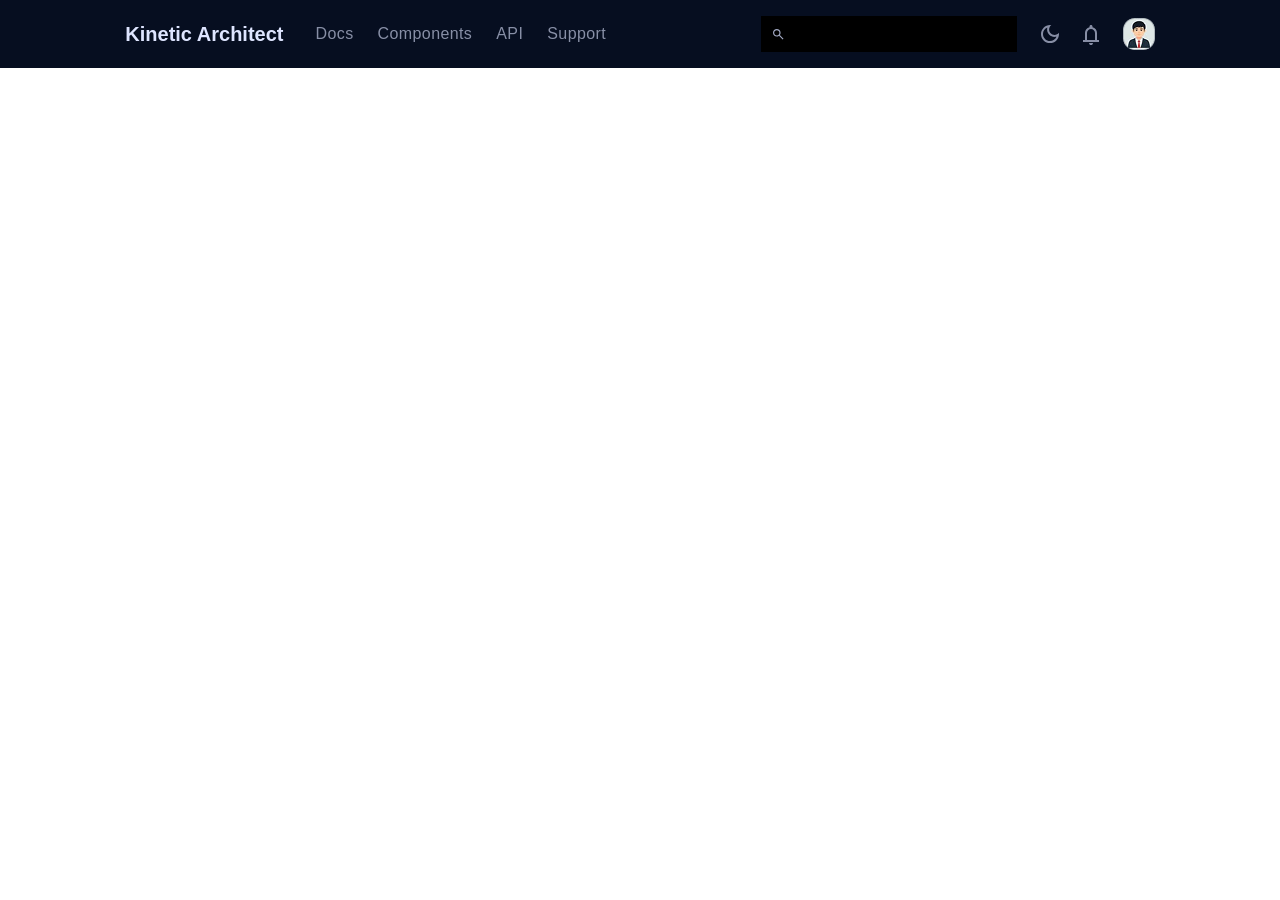
==== src/dashboard.html @ b45c3b2d "Add base styles and header" ====
<!DOCTYPE html>
<html lang="ru">
<head>
    <title>Kinetic architect</title>
    <link rel="stylesheet" href="styles/pages/dashboard.css">
    <meta charset="UTF-8">
    <meta name="viewport" content="width=device-width, initial-scale=1">
    <meta name="author" content="Ivan Kishkin">
</head>
<body>
    <div class="wrap">
        <header class="header container">
            <nav class="header-nav">
                <a class="header-logo" href="dashboard.html">Kinetic Architect</a>
                <ul class="header-left">
                    <li><a href="pages/docs.html">Docs</a></li>
                    <li><a href="pages/components.html">Components</a></li>
                    <li><a href="pages/api.html">API</a></li>
                    <li><a href="pages/support.html">Support</a></li>
                </ul>
            </nav>
            <ul class="header-right">
                <li class="header-search">
                    <label for="search"><img src="assets/images/search.svg" alt="search"></label>
                    <input type="search" name="search" id="search">
                </li>
                <li class="theme"><img src="assets/images/moon.svg" alt="moon"></li>
                <li class="bell"><img src="assets/images/bell.svg" alt="bell"></li>
                <li class="profile-avatar"><img src="assets/images/profile-avatar.png" alt="profile-avatar"></li>
            </ul>
        </header>
        <aside class="aside">
    
        </aside>
        <main class="main">
    
        </main>
        <footer class="footer">
    
        </footer>
    </div>
</body>
</html>
---- src/styles/pages/dashboard.css ----
@font-face {
  font-family: "Inter";
  src: url("../assets/fonts/Inter-VariableFont_opsz,wght.ttf") format("truetype");
  font-display: swap;
  font-style: normal;
}
@font-face {
  font-family: "Inter-italic";
  src: url("../assets/fonts/Inter-Italic-VariableFont_opsz,wght.ttf");
  font-display: swap;
  font-style: italic;
}
* {
  margin: 0;
  padding: 0;
  box-sizing: border-box;
}

body {
  overflow-x: hidden;
  font-family: "Inter", sans-serif;
}

input {
  outline: none;
  border: none;
}

a {
  color: #A3A6FF;
  text-decoration-line: none;
}

button {
  display: inline-block;
  border: none;
}

ul, ol, li {
  list-style: none;
}

.container {
  padding: 0 48px;
}

.header-search label, .header-search, .header-right, .header-left, .header {
  display: flex;
  justify-content: space-around;
  align-items: center;
}

.wrap {
  display: grid;
  grid-template-columns: 1fr 1fr;
  grid-template-areas: "header header" "aside main" "footer footer";
}

.header {
  height: 68px;
  background-color: #fff;
  background-color: #060E20;
  grid-area: header;
}
.header-nav {
  display: flex;
  gap: 32px;
  align-items: center;
}
.header-logo {
  color: #DEE5FF;
  font-size: 20px;
  font-weight: bold;
}
.header-left {
  gap: 24px;
}
.header-left a {
  font-size: 16px;
  line-height: 24px;
  letter-spacing: 0.4px;
  color: #DEE5FF;
  opacity: 0.6;
  transition: 0.3s;
}
.header-left a:hover {
  color: #A3A6FF;
  opacity: 1;
}
.header-right {
  gap: 24px;
}
.header-search label {
  background-color: black;
  height: 36px;
  cursor: pointer;
}
.header-search img {
  padding: 0 12px;
}

#search {
  height: 36px;
  width: 221px;
  font-size: 14px;
  color: #DEE5FF;
  background-color: black;
}

.theme, .bell, .profile-avatar {
  cursor: pointer;
}

.theme, .bell {
  height: 18px;
}

.profile-avatar {
  height: 32px;
}

.aside {
  grid-area: aside;
}

.main {
  grid-area: main;
}

.footer {
  grid-area: footer;
}/*# sourceMappingURL=dashboard.css.map */
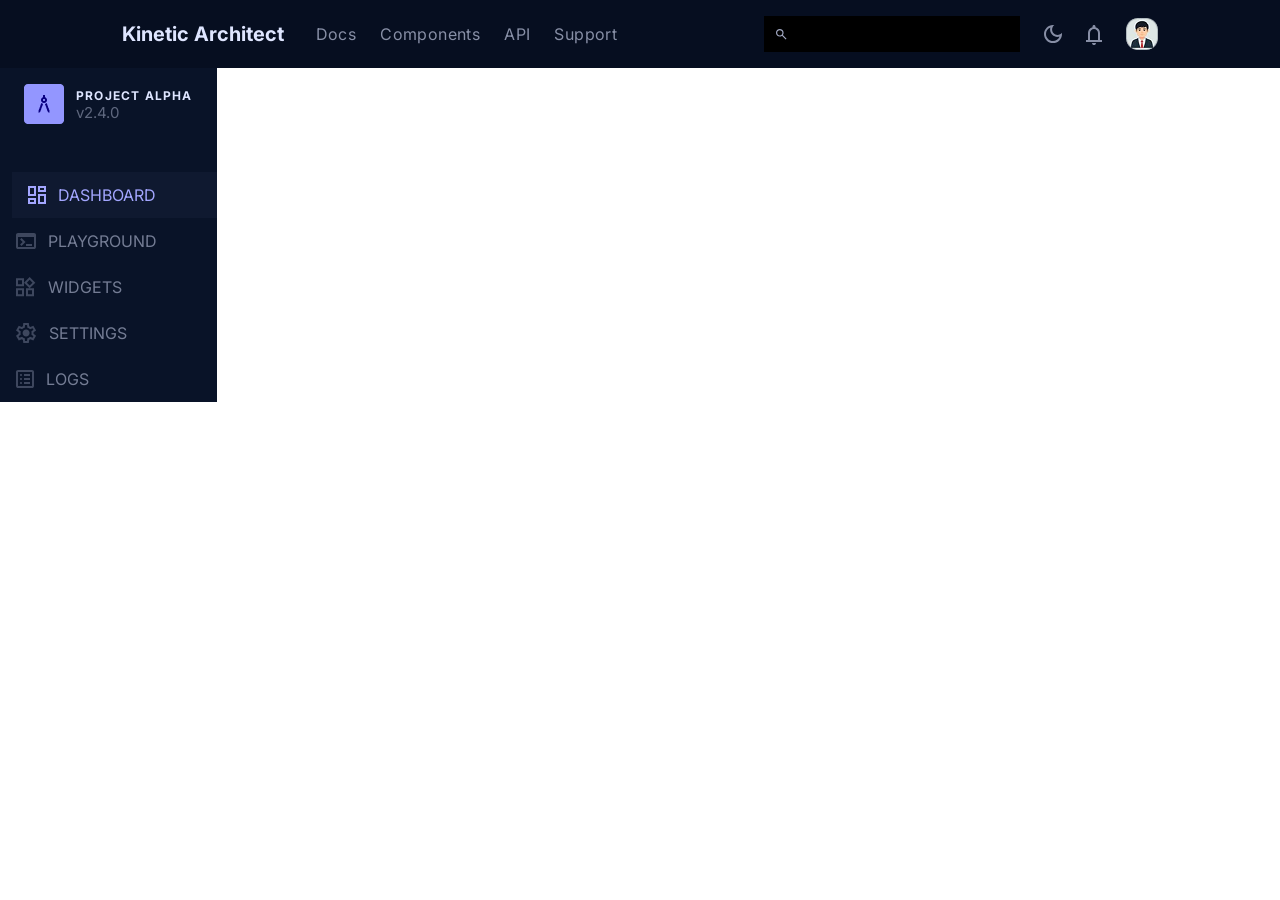
==== commit 2337403a: "Create aside" ====
--- a/src/dashboard.html
+++ b/src/dashboard.html
@@ -13,10 +13,10 @@
             <nav class="header-nav">
                 <a class="header-logo" href="dashboard.html">Kinetic Architect</a>
                 <ul class="header-left">
-                    <li><a href="pages/docs.html">Docs</a></li>
-                    <li><a href="pages/components.html">Components</a></li>
-                    <li><a href="pages/api.html">API</a></li>
-                    <li><a href="pages/support.html">Support</a></li>
+                    <li><a href="pages/docs.html" data-active="false">Docs</a></li>
+                    <li><a href="pages/components.html" data-active="false">Components</a></li>
+                    <li><a href="pages/api.html" data-active="false">API</a></li>
+                    <li><a href="pages/support.html" data-active="false">Support</a></li>
                 </ul>
             </nav>
             <ul class="header-right">
@@ -30,10 +30,48 @@
             </ul>
         </header>
         <aside class="aside">
-    
+            <div class="aside-header">
+                <img src="assets/images/aside-project.png" alt="aside-project">
+                <div class="aside-header-project">
+                    <h2>PROJECT ALPHA</h2>
+                    <span>v2.4.0</span>
+                </div>
+            </div>
+            <nav class="aside-nav">
+                <a href="dashboard.html" data-active="true">
+                    <svg width="18" height="18" viewBox="0 0 18 18" fill="none" xmlns="http://www.w3.org/2000/svg">
+                        <path d="M10 6V0H18V6H10ZM0 10V0H8V10H0ZM10 18V8H18V18H10ZM0 18V12H8V18H0ZM2 8H6V2H2V8ZM12 16H16V10H12V16ZM12 4H16V2H12V4ZM2 16H6V14H2V16Z" fill="#DEE5FF" fill-opacity="0.5"/>
+                    </svg>
+                    <p>DASHBOARD</p>
+                </a>
+                <a href="pages/playground.html" data-active="false">
+                    <svg width="20" height="16" viewBox="0 0 20 16" fill="none" xmlns="http://www.w3.org/2000/svg">
+                        <path d="M2 16C1.45 16 0.979167 15.8042 0.5875 15.4125C0.195833 15.0208 0 14.55 0 14V2C0 1.45 0.195833 0.979167 0.5875 0.5875C0.979167 0.195833 1.45 0 2 0H18C18.55 0 19.0208 0.195833 19.4125 0.5875C19.8042 0.979167 20 1.45 20 2V14C20 14.55 19.8042 15.0208 19.4125 15.4125C19.0208 15.8042 18.55 16 18 16H2ZM2 14H18V4H2V14ZM5.5 13L4.1 11.6L6.675 9L4.075 6.4L5.5 5L9.5 9L5.5 13ZM10 13V11H16V13H10Z" fill="#DEE5FF" fill-opacity="0.5"/>
+                    </svg>
+                    <p>PLAYGROUND</p>
+                </a>
+                <a href="pages/didgets.html" data-active="false">
+                    <svg width="20" height="20" viewBox="0 0 20 20" fill="none" xmlns="http://www.w3.org/2000/svg">
+                        <path d="M13.65 11.3L8 5.65L13.65 0L19.3 5.65L13.65 11.3ZM0 9.3V1.3H8V9.3H0ZM10 19.3V11.3H18V19.3H10ZM0 19.3V11.3H8V19.3H0ZM2 7.3H6V3.3H2V7.3ZM13.675 8.5L16.5 5.675L13.675 2.85L10.85 5.675L13.675 8.5ZM12 17.3H16V13.3H12V17.3ZM2 17.3H6V13.3H2V17.3Z" fill="#DEE5FF" fill-opacity="0.5"/>
+                    </svg>
+                    <p>WIDGETS</p>
+                </a>
+                <a href="pages/setting.html" data-active="false">
+                    <svg width="21" height="20" viewBox="0 0 21 20" fill="none" xmlns="http://www.w3.org/2000/svg">
+                        <path d="M7.3 20L6.9 16.8C6.68333 16.7167 6.47917 16.6167 6.2875 16.5C6.09583 16.3833 5.90833 16.2583 5.725 16.125L2.75 17.375L0 12.625L2.575 10.675C2.55833 10.5583 2.55 10.4458 2.55 10.3375C2.55 10.2292 2.55 10.1167 2.55 10C2.55 9.88333 2.55 9.77083 2.55 9.6625C2.55 9.55417 2.55833 9.44167 2.575 9.325L0 7.375L2.75 2.625L5.725 3.875C5.90833 3.74167 6.1 3.61667 6.3 3.5C6.5 3.38333 6.7 3.28333 6.9 3.2L7.3 0H12.8L13.2 3.2C13.4167 3.28333 13.6208 3.38333 13.8125 3.5C14.0042 3.61667 14.1917 3.74167 14.375 3.875L17.35 2.625L20.1 7.375L17.525 9.325C17.5417 9.44167 17.55 9.55417 17.55 9.6625C17.55 9.77083 17.55 9.88333 17.55 10C17.55 10.1167 17.55 10.2292 17.55 10.3375C17.55 10.4458 17.5333 10.5583 17.5 10.675L20.075 12.625L17.325 17.375L14.375 16.125C14.1917 16.2583 14 16.3833 13.8 16.5C13.6 16.6167 13.4 16.7167 13.2 16.8L12.8 20H7.3ZM9.05 18H11.025L11.375 15.35C11.8917 15.2167 12.3708 15.0208 12.8125 14.7625C13.2542 14.5042 13.6583 14.1917 14.025 13.825L16.5 14.85L17.475 13.15L15.325 11.525C15.4083 11.2917 15.4667 11.0458 15.5 10.7875C15.5333 10.5292 15.55 10.2667 15.55 10C15.55 9.73333 15.5333 9.47083 15.5 9.2125C15.4667 8.95417 15.4083 8.70833 15.325 8.475L17.475 6.85L16.5 5.15L14.025 6.2C13.6583 5.81667 13.2542 5.49583 12.8125 5.2375C12.3708 4.97917 11.8917 4.78333 11.375 4.65L11.05 2H9.075L8.725 4.65C8.20833 4.78333 7.72917 4.97917 7.2875 5.2375C6.84583 5.49583 6.44167 5.80833 6.075 6.175L3.6 5.15L2.625 6.85L4.775 8.45C4.69167 8.7 4.63333 8.95 4.6 9.2C4.56667 9.45 4.55 9.71667 4.55 10C4.55 10.2667 4.56667 10.525 4.6 10.775C4.63333 11.025 4.69167 11.275 4.775 11.525L2.625 13.15L3.6 14.85L6.075 13.8C6.44167 14.1833 6.84583 14.5042 7.2875 14.7625C7.72917 15.0208 8.20833 15.2167 8.725 15.35L9.05 18ZM10.1 13.5C11.0667 13.5 11.8917 13.1583 12.575 12.475C13.2583 11.7917 13.6 10.9667 13.6 10C13.6 9.03333 13.2583 8.20833 12.575 7.525C11.8917 6.84167 11.0667 6.5 10.1 6.5C9.11667 6.5 8.2875 6.84167 7.6125 7.525C6.9375 8.20833 6.6 9.03333 6.6 10C6.6 10.9667 6.9375 11.7917 7.6125 12.475C8.2875 13.1583 9.11667 13.5 10.1 13.5Z" fill="#DEE5FF" fill-opacity="0.5"/>
+                    </svg>
+                    <p>SETTINGS</p>
+                </a>
+                <a href="pages/logs.html" data-active="false">
+                    <svg width="18" height="18" viewBox="0 0 18 18" fill="none" xmlns="http://www.w3.org/2000/svg">
+                        <path d="M5 14C5.28333 14 5.52083 13.9042 5.7125 13.7125C5.90417 13.5208 6 13.2833 6 13C6 12.7167 5.90417 12.4792 5.7125 12.2875C5.52083 12.0958 5.28333 12 5 12C4.71667 12 4.47917 12.0958 4.2875 12.2875C4.09583 12.4792 4 12.7167 4 13C4 13.2833 4.09583 13.5208 4.2875 13.7125C4.47917 13.9042 4.71667 14 5 14ZM5 10C5.28333 10 5.52083 9.90417 5.7125 9.7125C5.90417 9.52083 6 9.28333 6 9C6 8.71667 5.90417 8.47917 5.7125 8.2875C5.52083 8.09583 5.28333 8 5 8C4.71667 8 4.47917 8.09583 4.2875 8.2875C4.09583 8.47917 4 8.71667 4 9C4 9.28333 4.09583 9.52083 4.2875 9.7125C4.47917 9.90417 4.71667 10 5 10ZM5 6C5.28333 6 5.52083 5.90417 5.7125 5.7125C5.90417 5.52083 6 5.28333 6 5C6 4.71667 5.90417 4.47917 5.7125 4.2875C5.52083 4.09583 5.28333 4 5 4C4.71667 4 4.47917 4.09583 4.2875 4.2875C4.09583 4.47917 4 4.71667 4 5C4 5.28333 4.09583 5.52083 4.2875 5.7125C4.47917 5.90417 4.71667 6 5 6ZM8 14H14V12H8V14ZM8 10H14V8H8V10ZM8 6H14V4H8V6ZM2 18C1.45 18 0.979167 17.8042 0.5875 17.4125C0.195833 17.0208 0 16.55 0 16V2C0 1.45 0.195833 0.979167 0.5875 0.5875C0.979167 0.195833 1.45 0 2 0H16C16.55 0 17.0208 0.195833 17.4125 0.5875C17.8042 0.979167 18 1.45 18 2V16C18 16.55 17.8042 17.0208 17.4125 17.4125C17.0208 17.8042 16.55 18 16 18H2ZM2 16H16V2H2V16ZM2 2V16V2Z" fill="#DEE5FF" fill-opacity="0.5"/>
+                    </svg>
+                    <p>LOGS</p>
+                </a>
+            </nav>
         </aside>
-        <main class="main">
-    
+        <main class="main container">
+            
         </main>
         <footer class="footer">
     
--- a/src/styles/pages/dashboard.css
+++ b/src/styles/pages/dashboard.css
@@ -1,15 +1,3 @@
-@font-face {
-  font-family: "Inter";
-  src: url("../assets/fonts/Inter-VariableFont_opsz,wght.ttf") format("truetype");
-  font-display: swap;
-  font-style: normal;
-}
-@font-face {
-  font-family: "Inter-italic";
-  src: url("../assets/fonts/Inter-Italic-VariableFont_opsz,wght.ttf");
-  font-display: swap;
-  font-style: italic;
-}
 * {
   margin: 0;
   padding: 0;
@@ -44,7 +32,7 @@
   padding: 0 48px;
 }
 
-.header-search label, .header-search, .header-right, .header-left, .header {
+.aside-header, .header-search label, .header-search, .header-right, .header-left, .header {
   display: flex;
   justify-content: space-around;
   align-items: center;
@@ -52,7 +40,7 @@
 
 .wrap {
   display: grid;
-  grid-template-columns: 1fr 1fr;
+  grid-template-columns: auto 1fr;
   grid-template-areas: "header header" "aside main" "footer footer";
 }
 
@@ -119,8 +107,79 @@
   height: 32px;
 }
 
+@font-face {
+  font-family: "Inter";
+  src: url("../../assets/fonts/Inter-VariableFont_opsz,wght.ttf") format("truetype");
+  font-display: swap;
+  font-style: normal;
+}
+@font-face {
+  font-family: "Inter-italic";
+  src: url("../../assets/fonts/Inter-Italic-VariableFont_opsz,wght.ttf") format("truetype");
+  font-display: swap;
+  font-style: italic;
+}
 .aside {
+  display: flex;
+  flex-direction: column;
+  align-items: start;
+  justify-content: flex-start;
   grid-area: aside;
+  gap: 32px;
+  background-color: #091328;
+}
+.aside-header {
+  padding: 16px 24px;
+  justify-content: start;
+}
+.aside-header-project {
+  margin-left: 12px;
+  margin-top: 4.5px;
+}
+.aside-header-project h2 {
+  color: #DEE5FF;
+  font-weight: bold;
+  font-size: 12px;
+  line-height: 12px;
+  letter-spacing: 1.2px;
+}
+.aside-header-project span {
+  color: #DEE5FF;
+  opacity: 0.4;
+  font-size: 15px;
+  line-height: 15px;
+}
+.aside-nav {
+  width: 100%;
+  overflow-x: hidden;
+}
+.aside-nav a {
+  display: flex;
+  align-items: center;
+  justify-content: flex-start;
+  gap: 12px;
+  padding: 13px 16px;
+  opacity: 0.5;
+  color: #DEE5FF;
+  width: 100%;
+  transition: opacity 0.3s ease;
+}
+.aside-nav a:hover {
+  opacity: 1;
+}
+.aside-nav a[data-active=true] {
+  color: #A3A6FF;
+  background-color: #0F1930;
+  opacity: 1;
+  margin-left: 12px;
+}
+.aside-nav a[data-active=true] path {
+  fill: #A3A6FF;
+  fill-opacity: 1;
+}
+.aside-nav a path {
+  fill: #DEE5FF;
+  fill-opacity: 0.5;
 }
 
 .main {
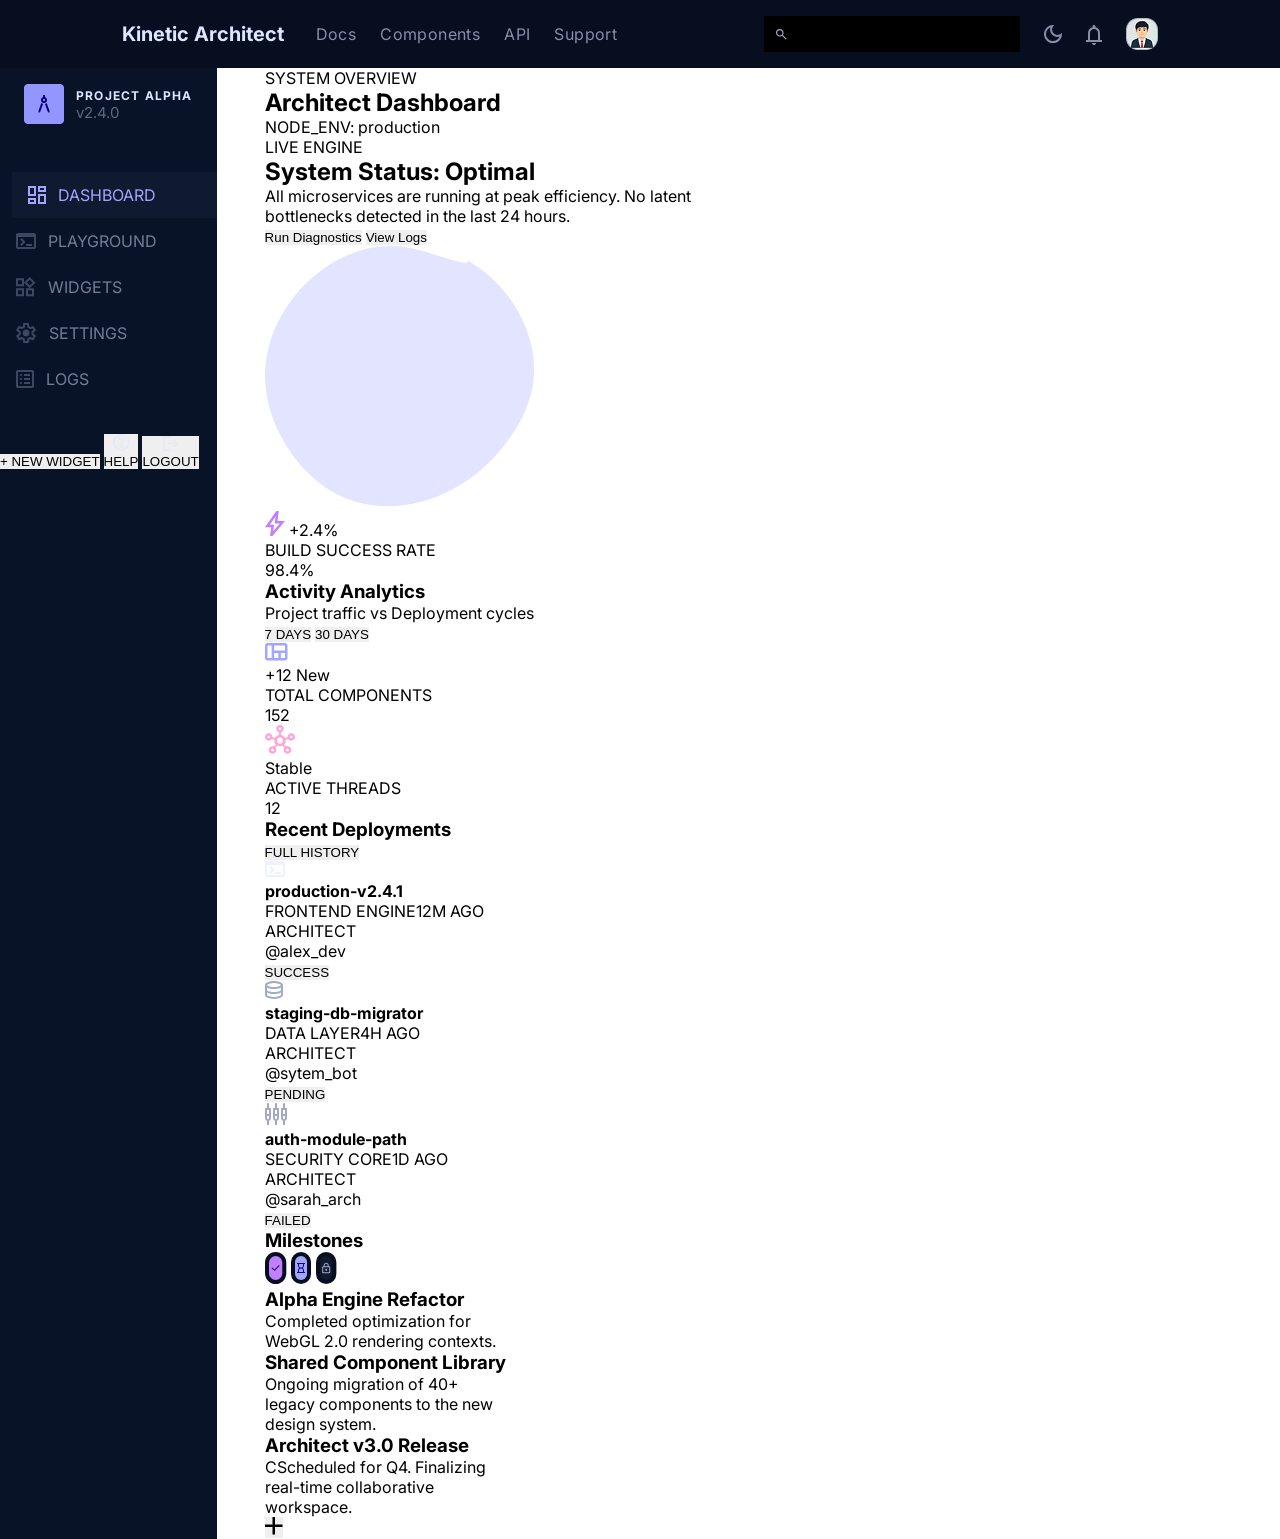
==== commit 0d30c453: "Add main section to dashboard.html" ====
--- a/src/dashboard.html
+++ b/src/dashboard.html
@@ -1,7 +1,7 @@
 <!DOCTYPE html>
 <html lang="ru">
 <head>
-    <title>Kinetic architect</title>
+    <title>Kinetic architect/Dashboard</title>
     <link rel="stylesheet" href="styles/pages/dashboard.css">
     <meta charset="UTF-8">
     <meta name="viewport" content="width=device-width, initial-scale=1">
@@ -69,12 +69,198 @@
                     <p>LOGS</p>
                 </a>
             </nav>
+            <div class="aside-footer">
+                <button class="add-widget">+ NEW WIDGET</button>
+                <span class="line"></span>
+                <button class="help">
+                    <img src="assets/images/help.svg" alt="">
+                    <p>HELP</p>
+                </button>
+                <button class="logout">
+                    <img src="assets/images/logout.svg" alt="">
+                    <p>LOGOUT</p>
+                </button>
+            </div>
         </aside>
         <main class="main container">
-            
+            <div class="main-title">
+                <div class="main-title__overview">SYSTEM OVERVIEW</div>
+                <div class="main-title__header">
+                    <h2>Architect Dashboard</h2>
+                    <div class="white__node_env">
+                        <div class="node_env">
+                            <span></span>
+                            <p>NODE_ENV: production</p>
+                        </div>
+                    </div>
+                </div>
+            </div>
+            <section class="analytics">
+                <div class="system-status">
+                    <div class="live-engine">
+                        <span></span>
+                        <p>LIVE ENGINE</p>
+                    </div>
+                    <h2>System Status: Optimal</h2>
+                    <p>All microservices are running at peak efficiency. No latent<br>
+                    bottlenecks detected in the last 24 hours.</p>
+                    <div class="system-status__buttons">
+                        <button class="run-diagnostics" type="button">Run Diagnostics</button>
+                        <button class="view-logs" type="button">View Logs</button>
+                    </div>
+                    <svg width="270" height="261" viewBox="0 0 270 261" fill="none" xmlns="http://www.w3.org/2000/svg">
+                        <path d="M202.823 14.6704C223.191 25.6144 240.519 43.5504 252.375 64.2224C264.231 84.8944 270.463 107.846 268.943 129.886C267.423 151.926 257.999 173.054 244.927 191.75C231.855 210.446 215.135 226.71 195.831 238.566C176.527 250.422 155.703 258.022 133.815 259.846C111.927 261.67 88.9751 257.718 68.7591 246.47C48.5431 235.222 31.0631 216.678 18.7511 195.398C6.43912 174.118 -0.704884 150.102 0.0551156 126.086C0.815116 102.07 9.47911 78.0544 23.7671 57.6864C38.0551 37.3184 57.9671 20.5984 79.3991 10.5664C100.831 0.534417 123.631 -2.80958 147.799 2.51042C171.967 7.83042 202.823 21.8144 202.823 14.6704Z" fill="#A3A6FF" fill-opacity="0.3"/>
+                    </svg>
+                </div>
+                <div class="rate">
+                    <div class="rate-top">
+                        <img src="assets/images/bolt.svg" alt="bolt">
+                        <span>+2.4%</span>
+                    </div>
+                    <p>BUILD SUCCESS RATE</p>
+                    <span>98.4%</span>
+                </div>
+                <div class="activity-analytics">
+                    <div class="analytics-header">
+                        <div class="analytics-header-box">
+                            <h3>Activity Analytics</h3>
+                            <p>Project traffic vs Deployment cycles</p>
+                        </div>
+                        <div class="filter-days">
+                            <button type="button" data-active="true">7 DAYS</button>
+                            <button type="button" data-active="false">30 DAYS</button>
+                        </div>
+                        <!-- Сюда вставляется SVG графика -->
+                    </div>
+                </div>
+                <div class="total-components">
+                    <div class="total-components__header">
+                        
+                        <div class="svg-container">
+                            <svg width="23" height="18" viewBox="0 0 23 18" fill="none" xmlns="http://www.w3.org/2000/svg">
+                                <path d="M0 15V2.5C0 1.8125 0.244792 1.22396 0.734375 0.734375C1.22396 0.244792 1.8125 0 2.5 0H20C20.6875 0 21.276 0.244792 21.7656 0.734375C22.2552 1.22396 22.5 1.8125 22.5 2.5V15C22.5 15.6875 22.2552 16.276 21.7656 16.7656C21.276 17.2552 20.6875 17.5 20 17.5H2.5C1.8125 17.5 1.22396 17.2552 0.734375 16.7656C0.244792 16.276 0 15.6875 0 15ZM9.15625 7.5H20V2.5H9.15625V7.5ZM15.8438 15H20V10H15.8438V15ZM9.15625 15H13.3438V10H9.15625V15ZM2.5 15H6.65625V2.5H2.5V15Z" fill="#A3A6FF"/>
+                            </svg>
+                        </div>
+
+                        <span class="trend">+12 New</span>
+                    </div>
+                    <p class="label">TOTAL COMPONENTS</p>
+                    <span class="value">152</span>
+                </div>
+            </section>
+            <section class="main-bottom">
+                <div class="threads">
+                    <div class="threads-header">
+                        <div class="svg-container">
+                            <svg width="30" height="29" viewBox="0 0 30 29" fill="none" xmlns="http://www.w3.org/2000/svg">
+                                <path d="M7.5 28.75C6.45833 28.75 5.57292 28.3854 4.84375 27.6562C4.11458 26.9271 3.75 26.0417 3.75 25C3.75 23.9583 4.11458 23.0729 4.84375 22.3438C5.57292 21.6146 6.45833 21.25 7.5 21.25C7.79167 21.25 8.0625 21.2812 8.3125 21.3438C8.5625 21.4062 8.80208 21.4896 9.03125 21.5938L10.8125 19.375C10.2292 18.7292 9.82292 18 9.59375 17.1875C9.36458 16.375 9.3125 15.5625 9.4375 14.75L6.90625 13.9062C6.55208 14.4271 6.10417 14.8438 5.5625 15.1562C5.02083 15.4688 4.41667 15.625 3.75 15.625C2.70833 15.625 1.82292 15.2604 1.09375 14.5312C0.364583 13.8021 0 12.9167 0 11.875C0 10.8333 0.364583 9.94792 1.09375 9.21875C1.82292 8.48958 2.70833 8.125 3.75 8.125C4.79167 8.125 5.67708 8.48958 6.40625 9.21875C7.13542 9.94792 7.5 10.8333 7.5 11.875C7.5 11.9167 7.5 11.9583 7.5 12C7.5 12.0417 7.5 12.0833 7.5 12.125L10.0312 13C10.4479 12.25 11.0052 11.6146 11.7031 11.0938C12.401 10.5729 13.1875 10.2396 14.0625 10.0938V7.375C13.25 7.14583 12.5781 6.70312 12.0469 6.04688C11.5156 5.39062 11.25 4.625 11.25 3.75C11.25 2.70833 11.6146 1.82292 12.3438 1.09375C13.0729 0.364583 13.9583 0 15 0C16.0417 0 16.9271 0.364583 17.6562 1.09375C18.3854 1.82292 18.75 2.70833 18.75 3.75C18.75 4.625 18.4792 5.39062 17.9375 6.04688C17.3958 6.70312 16.7292 7.14583 15.9375 7.375V10.0938C16.8125 10.2396 17.599 10.5729 18.2969 11.0938C18.9948 11.6146 19.5521 12.25 19.9688 13L22.5 12.125C22.5 12.0833 22.5 12.0417 22.5 12C22.5 11.9583 22.5 11.9167 22.5 11.875C22.5 10.8333 22.8646 9.94792 23.5938 9.21875C24.3229 8.48958 25.2083 8.125 26.25 8.125C27.2917 8.125 28.1771 8.48958 28.9062 9.21875C29.6354 9.94792 30 10.8333 30 11.875C30 12.9167 29.6354 13.8021 28.9062 14.5312C28.1771 15.2604 27.2917 15.625 26.25 15.625C25.5833 15.625 24.974 15.4688 24.4219 15.1562C23.8698 14.8438 23.4271 14.4271 23.0938 13.9062L20.5625 14.75C20.6875 15.5625 20.6354 16.3698 20.4062 17.1719C20.1771 17.974 19.7708 18.7083 19.1875 19.375L20.9688 21.5625C21.1979 21.4583 21.4375 21.3802 21.6875 21.3281C21.9375 21.276 22.2083 21.25 22.5 21.25C23.5417 21.25 24.4271 21.6146 25.1562 22.3438C25.8854 23.0729 26.25 23.9583 26.25 25C26.25 26.0417 25.8854 26.9271 25.1562 27.6562C24.4271 28.3854 23.5417 28.75 22.5 28.75C21.4583 28.75 20.5729 28.3854 19.8438 27.6562C19.1146 26.9271 18.75 26.0417 18.75 25C18.75 24.5833 18.8177 24.1823 18.9531 23.7969C19.0885 23.4115 19.2708 23.0625 19.5 22.75L17.7188 20.5312C16.8646 21.0104 15.9531 21.25 14.9844 21.25C14.0156 21.25 13.1042 21.0104 12.25 20.5312L10.5 22.75C10.7292 23.0625 10.9115 23.4115 11.0469 23.7969C11.1823 24.1823 11.25 24.5833 11.25 25C11.25 26.0417 10.8854 26.9271 10.1562 27.6562C9.42708 28.3854 8.54167 28.75 7.5 28.75ZM3.75 13.125C4.10417 13.125 4.40104 13.0052 4.64062 12.7656C4.88021 12.526 5 12.2292 5 11.875C5 11.5208 4.88021 11.224 4.64062 10.9844C4.40104 10.7448 4.10417 10.625 3.75 10.625C3.39583 10.625 3.09896 10.7448 2.85938 10.9844C2.61979 11.224 2.5 11.5208 2.5 11.875C2.5 12.2292 2.61979 12.526 2.85938 12.7656C3.09896 13.0052 3.39583 13.125 3.75 13.125ZM7.5 26.25C7.85417 26.25 8.15104 26.1302 8.39062 25.8906C8.63021 25.651 8.75 25.3542 8.75 25C8.75 24.6458 8.63021 24.349 8.39062 24.1094C8.15104 23.8698 7.85417 23.75 7.5 23.75C7.14583 23.75 6.84896 23.8698 6.60938 24.1094C6.36979 24.349 6.25 24.6458 6.25 25C6.25 25.3542 6.36979 25.651 6.60938 25.8906C6.84896 26.1302 7.14583 26.25 7.5 26.25ZM15 5C15.3542 5 15.651 4.88021 15.8906 4.64062C16.1302 4.40104 16.25 4.10417 16.25 3.75C16.25 3.39583 16.1302 3.09896 15.8906 2.85938C15.651 2.61979 15.3542 2.5 15 2.5C14.6458 2.5 14.349 2.61979 14.1094 2.85938C13.8698 3.09896 13.75 3.39583 13.75 3.75C13.75 4.10417 13.8698 4.40104 14.1094 4.64062C14.349 4.88021 14.6458 5 15 5ZM15 18.75C15.875 18.75 16.6146 18.4479 17.2188 17.8438C17.8229 17.2396 18.125 16.5 18.125 15.625C18.125 14.75 17.8229 14.0104 17.2188 13.4062C16.6146 12.8021 15.875 12.5 15 12.5C14.125 12.5 13.3854 12.8021 12.7812 13.4062C12.1771 14.0104 11.875 14.75 11.875 15.625C11.875 16.5 12.1771 17.2396 12.7812 17.8438C13.3854 18.4479 14.125 18.75 15 18.75ZM22.5 26.25C22.8542 26.25 23.151 26.1302 23.3906 25.8906C23.6302 25.651 23.75 25.3542 23.75 25C23.75 24.6458 23.6302 24.349 23.3906 24.1094C23.151 23.8698 22.8542 23.75 22.5 23.75C22.1458 23.75 21.849 23.8698 21.6094 24.1094C21.3698 24.349 21.25 24.6458 21.25 25C21.25 25.3542 21.3698 25.651 21.6094 25.8906C21.849 26.1302 22.1458 26.25 22.5 26.25ZM26.25 13.125C26.6042 13.125 26.901 13.0052 27.1406 12.7656C27.3802 12.526 27.5 12.2292 27.5 11.875C27.5 11.5208 27.3802 11.224 27.1406 10.9844C26.901 10.7448 26.6042 10.625 26.25 10.625C25.8958 10.625 25.599 10.7448 25.3594 10.9844C25.1198 11.224 25 11.5208 25 11.875C25 12.2292 25.1198 12.526 25.3594 12.7656C25.599 13.0052 25.8958 13.125 26.25 13.125Z" fill="#FFA5D9"/>
+                            </svg>
+                        </div>
+                        <span>Stable</span>
+                    </div>
+                    <p class="active-threads">ACTIVE THREADS</p>
+                    <span class="threads-count">12</span>
+                </div>
+                <div class="deployments">
+                    <div class="deployments-header">
+                        <h3>Recent Deployments</h3>
+                        <button>FULL HISTORY</button>
+                    </div>
+                    <ul class="deployments-list">
+                        <li>
+                            <div class="deployments-list__left">
+                                <div class="icon-container">
+                                    <img src="assets/images/playground.svg" alt="">
+                                </div>
+                                <div class="deployments-product">
+                                    <h4>production-v2.4.1</h4>
+                                    <p class="deployments-product__description">
+                                        FRONTEND ENGINE<span></span>12M AGO
+                                    </p>
+                                </div>
+                            </div>
+                            <div class="deployments-list__right">
+                                <div class="architect">
+                                    <p>ARCHITECT</p>
+                                    <span>@alex_dev</span>
+                                </div>
+                                <button class="success">SUCCESS</button>
+                            </div>
+                        </li>
+                        <li>
+                            <div class="deployments-list__left">
+                                <div class="icon-container">
+                                    <img src="assets/images/databse.svg" alt="">
+                                </div>
+                                <div class="deployments-product">
+                                    <h4>staging-db-migrator</h4>
+                                    <p class="deployments-product__description">
+                                        DATA LAYER<span></span>4H AGO
+                                    </p>
+                                </div>
+                            </div>
+                            <div class="deployments-list__right">
+                                <div class="architect">
+                                    <p>ARCHITECT</p>
+                                    <span>@sytem_bot</span>
+                                </div>
+                                <button class="pending">PENDING</button>
+                            </div>
+                        </li>
+                        <li>
+                            <div class="deployments-list__left">
+                                <div class="icon-container">
+                                    <img src="assets/images/module.svg" alt="">
+                                </div>
+                                <div class="deployments-product">
+                                    <h4>auth-module-path</h4>
+                                    <p class="deployments-product__description">
+                                        SECURITY CORE<span></span>1D AGO
+                                    </p>
+                                </div>
+                            </div>
+                            <div class="deployments-list__right">
+                                <div class="architect">
+                                    <p>ARCHITECT</p>
+                                    <span>@sarah_arch</span>
+                                </div>
+                                <button class="failed">FAILED</button>
+                            </div>
+                        </li>
+                    </ul>
+                </div>
+                <div class="milestones">
+                    <h3 class="milestones-header">Milestones</h3>
+                    <div class="milestones-content">
+                        <div class="milestones-content__left">
+                            <img class="ok" src="assets/images/ok.svg" alt="">
+                            <img class="time" src="assets/images/time.svg" alt="">
+                            <img class="lock" src="assets/images/lock.svg" alt="">
+                            <span class="milestones-line"></span>
+
+                        </div>
+                        <div class="milestones-content__right">
+                            <div class="milestones-item">
+                                <h3>Alpha Engine Refactor</h3>
+                                <p>Completed optimization for<br>WebGL 2.0 rendering contexts.</p>
+                            </div>
+                            <div class="milestones-item">
+                                <h3>Shared Component Library</h3>
+                                <p>Ongoing migration of 40+<br>legacy components to the new<br>design system.</p>
+                                <span></span>
+                            </div>
+                            <div class="milestones-item">
+                                <h3>Architect v3.0 Release</h3>
+                                <p>CScheduled for Q4. Finalizing<br>real-time collaborative<br>workspace.</p>
+                            </div>
+                        </div>
+                    </div>
+                </div>
+            </section>
+            <button class="plus"><img src="assets/images/plus.svg" alt=""></button>
         </main>
         <footer class="footer">
-    
+            
         </footer>
     </div>
 </body>
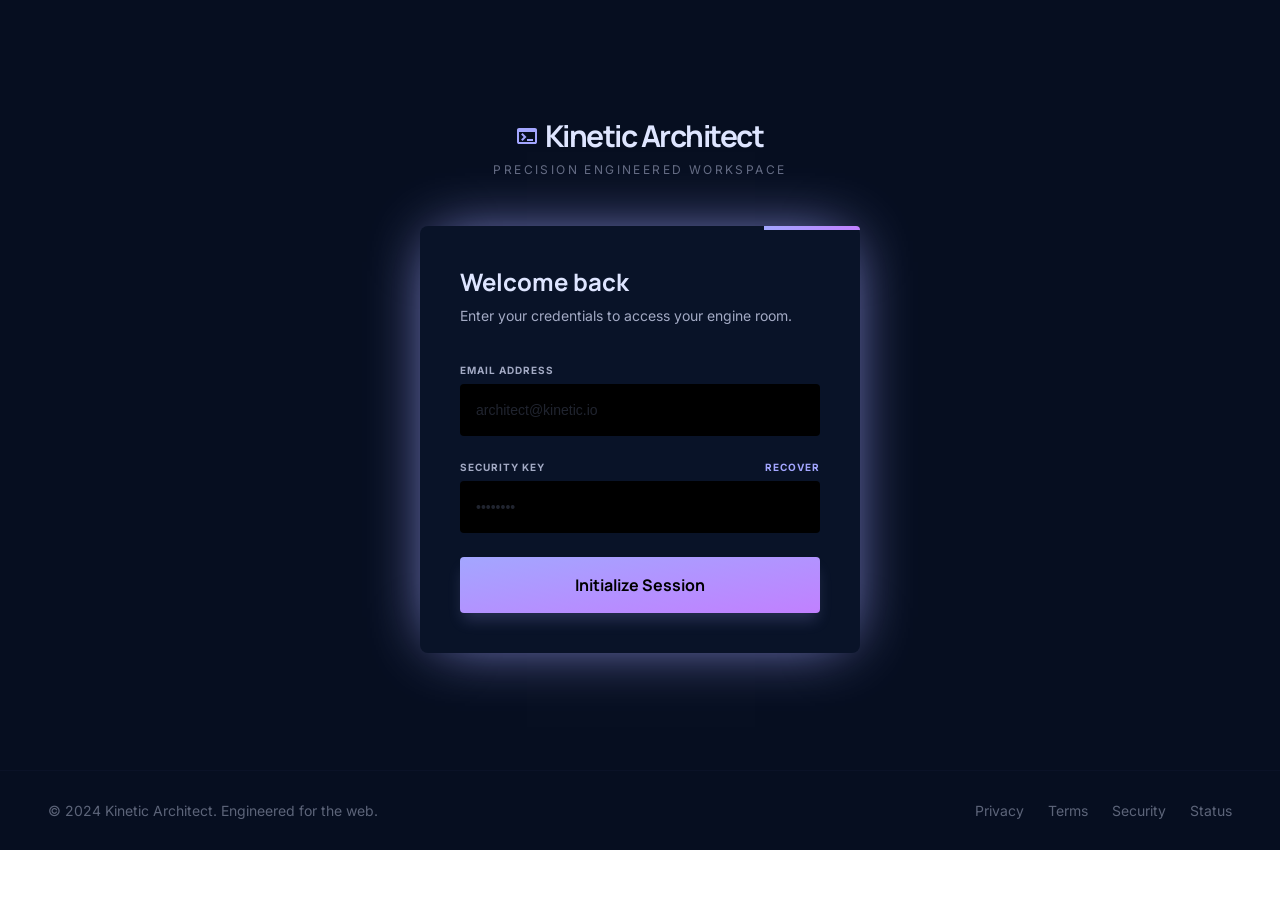
==== commit 776abfc4: "Add register page" ====
--- a/src/dashboard.html
+++ b/src/dashboard.html
@@ -1,6 +1,7 @@
 <!DOCTYPE html>
 <html lang="ru">
 <head>
+    <script src="js/checkAuth.js"></script>
     <title>Kinetic architect/Dashboard</title>
     <link rel="stylesheet" href="styles/pages/dashboard.css">
     <meta charset="UTF-8">
--- a/src/styles/pages/dashboard.css
+++ b/src/styles/pages/dashboard.css
@@ -1,3 +1,21 @@
+@font-face {
+  font-family: "Inter";
+  src: url("../../assets/fonts/Inter-VariableFont_opsz,wght.ttf") format("truetype");
+  font-display: swap;
+  font-style: normal;
+}
+@font-face {
+  font-family: "Inter-italic";
+  src: url("../../assets/fonts/Inter-Italic-VariableFont_opsz,wght.ttf") format("truetype");
+  font-display: swap;
+  font-style: italic;
+}
+@font-face {
+  font-family: "Manrope";
+  src: url("../../assets/fonts/Manrope-VariableFont_wght.ttf") format("truetype");
+  font-display: swap;
+  font-style: normal;
+}
 * {
   margin: 0;
   padding: 0;
@@ -15,13 +33,14 @@
 }
 
 a {
-  color: #A3A6FF;
+  color: #a3a6ff;
   text-decoration-line: none;
 }
 
 button {
   display: inline-block;
   border: none;
+  cursor: pointer;
 }
 
 ul, ol, li {
@@ -32,15 +51,20 @@
   padding: 0 48px;
 }
 
-.aside-header, .header-search label, .header-search, .header-right, .header-left, .header {
-  display: flex;
-  justify-content: space-around;
-  align-items: center;
+.main .main-bottom .deployments-list li, .main .main-bottom .deployments-header, .main .activity-analytics .filter-days, .main .activity-analytics .analytics-header, .main .analytics .rate-top, .main-title__header, .aside-header, .header-search label, .header-search, .header-right, .header-left, .header {
+  display: flex;
+  justify-content: space-between;
+  align-items: center;
+}
+
+.main .main-bottom, .main .analytics {
+  display: grid;
+  gap: 32px;
 }
 
 .wrap {
   display: grid;
-  grid-template-columns: auto 1fr;
+  grid-template-columns: 255px 1fr;
   grid-template-areas: "header header" "aside main" "footer footer";
 }
 
@@ -69,10 +93,10 @@
   letter-spacing: 0.4px;
   color: #DEE5FF;
   opacity: 0.6;
-  transition: 0.3s;
+  transition: 0.3s ease;
 }
 .header-left a:hover {
-  color: #A3A6FF;
+  color: #a3a6ff;
   opacity: 1;
 }
 .header-right {
@@ -107,18 +131,6 @@
   height: 32px;
 }
 
-@font-face {
-  font-family: "Inter";
-  src: url("../../assets/fonts/Inter-VariableFont_opsz,wght.ttf") format("truetype");
-  font-display: swap;
-  font-style: normal;
-}
-@font-face {
-  font-family: "Inter-italic";
-  src: url("../../assets/fonts/Inter-Italic-VariableFont_opsz,wght.ttf") format("truetype");
-  font-display: swap;
-  font-style: italic;
-}
 .aside {
   display: flex;
   flex-direction: column;
@@ -127,6 +139,7 @@
   grid-area: aside;
   gap: 32px;
   background-color: #091328;
+  position: relative;
 }
 .aside-header {
   padding: 16px 24px;
@@ -168,7 +181,7 @@
   opacity: 1;
 }
 .aside-nav a[data-active=true] {
-  color: #A3A6FF;
+  color: #a3a6ff;
   background-color: #0F1930;
   opacity: 1;
   margin-left: 12px;
@@ -181,9 +194,535 @@
   fill: #DEE5FF;
   fill-opacity: 0.5;
 }
+.aside-footer {
+  bottom: 42.5px;
+  position: absolute;
+  width: 100%;
+}
+.aside-footer .add-widget {
+  display: block;
+  background: linear-gradient(to bottom right, #a3a6ff, #6063EE);
+  height: 40px;
+  max-width: 223px;
+  width: 100%;
+  border-radius: 6px;
+  color: #000;
+  line-height: 16px;
+  letter-spacing: 1.2px;
+  margin: 0 auto;
+  padding: 0 10px;
+  font-weight: bold;
+  font-size: 12px;
+}
+.aside-footer .line {
+  display: block;
+  background-color: #DEE5FF;
+  opacity: 0.5;
+  height: 1px;
+  width: 100%;
+  margin-top: 24px;
+  margin-bottom: 25.67px;
+}
+.aside-footer .help {
+  margin-bottom: 20px;
+}
+.aside-footer .help, .aside-footer .logout {
+  background: none;
+  display: flex;
+  align-items: center;
+  color: #DEE5FF;
+  gap: 12px;
+  margin-left: 32px;
+}
 
 .main {
   grid-area: main;
+  padding-top: 28px;
+  padding-bottom: 68px;
+  background-color: #060E20;
+  position: relative;
+}
+.main-title__overview {
+  color: #C180FF;
+  font-weight: 600;
+  font-size: 14px;
+  letter-spacing: 2.8px;
+  line-height: 20px;
+}
+.main-title__header {
+  margin-top: 8px;
+  margin-bottom: 48px;
+}
+.main-title__header h2 {
+  color: #DEE5FF;
+  font-family: "Manrope", sans-serif;
+  font-weight: 800;
+  font-size: 36px;
+  line-height: 40px;
+  letter-spacing: -0.9px;
+}
+.main-title__header .white__node_env {
+  background-color: #fff;
+}
+.main-title__header .node_env {
+  padding: 8px 16px;
+  display: flex;
+  gap: 8px;
+  align-items: center;
+  background-color: #091328;
+  border-radius: 4px;
+  box-shadow: 0 4px 4px #000;
+}
+.main-title__header .node_env span {
+  width: 8px;
+  height: 8px;
+  background-color: #a3a6ff;
+  display: inline-block;
+  border-radius: 50%;
+  box-shadow: 0 0 15px #a3a6ff;
+}
+.main-title__header .node_env p {
+  color: #A3AAC4;
+  font-size: 12px;
+  line-height: 16px;
+}
+.main .analytics {
+  grid-template-columns: 2fr 1fr;
+}
+.main .analytics .system-status {
+  background: linear-gradient(to bottom right, rgba(163, 166, 255, 0.1) 0%, rgba(163, 166, 255, 0) 50%, rgba(163, 166, 255, 0) 100%);
+  box-shadow: 0 4px 15px #000000;
+  border-radius: 5px;
+  padding: 38.5px 64px 32px 32px;
+  position: relative;
+}
+.main .analytics .system-status .live-engine {
+  display: flex;
+  align-items: center;
+  gap: 12px;
+  background-color: rgba(163, 166, 255, 0.2);
+  border-radius: 12px;
+  width: 118px;
+  padding: 4px 12px;
+}
+.main .analytics .system-status .live-engine > span {
+  display: inline-block;
+  width: 8px;
+  height: 8px;
+  border-radius: 50%;
+  background-color: #a3a6ff;
+}
+.main .analytics .system-status .live-engine > p {
+  color: #fff;
+  opacity: 1;
+  z-index: 5;
+  color: #a3a6ff;
+  font-size: 10px;
+  font-weight: bold;
+  line-height: 15px;
+  letter-spacing: 1px;
+}
+.main .analytics .system-status > h2 {
+  color: #DEE5FF;
+  font-family: "Manrope", sans-serif;
+  font-weight: 800;
+  font-size: 48px;
+  line-height: 48px;
+  letter-spacing: -2.4px;
+  margin-top: 24px;
+  margin-bottom: 16px;
+}
+.main .analytics .system-status > p {
+  color: #A3AAC4;
+  font-size: 18px;
+  line-height: 29.3px;
+  margin-bottom: 31.5px;
+}
+.main .analytics .system-status__buttons .run-diagnostics {
+  display: inline-block;
+  border-radius: 4px;
+  height: 46px;
+  max-width: 157.61px;
+  width: 100%;
+  background-color: #a3a6ff;
+  color: #000;
+  font-weight: bold;
+  font-size: 14px;
+  line-height: 20xp;
+}
+.main .analytics .system-status__buttons .view-logs {
+  display: inline-block;
+  border-radius: 4px;
+  height: 46px;
+  max-width: 120px;
+  width: 100%;
+  background: rgba(25, 37, 64, 0.6);
+  color: #DEE5FF;
+  font-weight: bold;
+  font-size: 14px;
+  line-height: 20px;
+}
+.main .analytics .system-status > svg {
+  position: absolute;
+  top: 50%;
+  right: 10px;
+  transform: translateY(-50%);
+}
+.main .analytics .rate {
+  background-color: #091328;
+  padding: 32px;
+  align-self: start;
+}
+.main .analytics .rate-top {
+  align-items: start;
+}
+.main .analytics .rate-top > img {
+  background-color: rgba(193, 128, 255, 0.1);
+  padding: 11.5px 14px;
+  border-radius: 4px;
+}
+.main .analytics .rate-top > span {
+  color: #C180FF;
+  font-weight: bold;
+  font-size: 12px;
+  line-height: 16px;
+}
+.main .analytics .rate > p {
+  color: #A3AAC4;
+  font-size: 10px;
+  line-height: 15px;
+  letter-spacing: 1px;
+}
+.main .analytics .rate > span {
+  color: #DEE5FF;
+  font-font-family: "Manrope", sans-serif;
+  font-weight: 800;
+  font-size: 36px;
+  line-height: 40px;
+  letter-spacing: -0.9px;
+}
+.main .activity-analytics {
+  border-radius: 8px;
+  box-shadow: 0 4px 4px #000;
+  background-color: #091328;
+}
+.main .activity-analytics .analytics-header {
+  padding: 32px;
+}
+.main .activity-analytics .analytics-header-box {
+  display: flex;
+  flex-direction: column;
+  align-items: start;
+  gap: 4px;
+}
+.main .activity-analytics .analytics-header-box > h3 {
+  color: #DEE5FF;
+  font-size: 20px;
+  font-weight: bold;
+  line-height: 28px;
+  font-family: "Manrope";
+}
+.main .activity-analytics .analytics-header-box > p {
+  font-size: 12px;
+  line-height: 16px;
+  letter-spacing: 1.2px;
+  color: #A3AAC3;
+}
+.main .activity-analytics .filter-days button {
+  background: none;
+  border: none;
+  color: #A3AAC4;
+  cursor: pointer;
+  font-weight: bold;
+  font-size: 10px;
+  line-height: 15px;
+  letter-spacing: 1px;
+  height: 27px;
+  width: 73.45px;
+  border-radius: 6px;
+}
+.main .activity-analytics .filter-days button[data-active=true] {
+  color: #a3a6ff;
+  background-color: #0F1930;
+}
+.main .total-components {
+  background-color: #091328;
+  padding: 32px;
+  border-radius: 8px;
+  box-shadow: 0 4px 4px #000;
+}
+.main .total-components__header {
+  display: flex;
+  align-items: start;
+  justify-content: space-between;
+}
+.main .total-components__header .svg-container {
+  background-color: rgba(163, 166, 255, 0.1);
+  width: 48px;
+  height: 48px;
+  border-radius: 4px;
+  display: flex;
+  justify-content: center;
+  align-items: center;
+}
+.main .total-components .label {
+  font-size: 10px;
+  color: #A3AAC4;
+  letter-spacing: 1px;
+  line-height: 15px;
+  margin-bottom: 4px;
+}
+.main .total-components .value {
+  color: #DEE5FF;
+  font-family: "Manrope", sans-serif;
+  font-size: 36px;
+  font-weight: 800;
+  line-height: 40px;
+  letter-spacing: -0.9px;
+}
+.main .total-components .trend {
+  color: #a3a6ff;
+  font-size: 12px;
+  font-weight: bold;
+  line-height: 16px;
+}
+.main .main-bottom {
+  grid-template-columns: 1fr 2fr;
+  margin-top: 32px;
+}
+.main .main-bottom .threads {
+  background-color: #091328;
+  padding: 32px;
+  border-radius: 8px;
+  box-shadow: 0 4px 4px #000;
+}
+.main .main-bottom .threads-header {
+  display: flex;
+  align-items: start;
+  justify-content: space-between;
+}
+.main .main-bottom .threads-header .svg-container {
+  width: 48px;
+  height: 48px;
+  background-color: rgba(255, 165, 217, 0.1);
+  border-radius: 4px;
+  display: flex;
+  align-items: center;
+  justify-content: center;
+}
+.main .main-bottom .threads-header span {
+  color: #FFA5D9;
+  font-size: 12px;
+  font-weight: bold;
+  line-height: 16px;
+}
+.main .main-bottom .threads .active-threads {
+  color: #A3AAC4;
+  font-size: 10px;
+  line-height: 15px;
+  letter-spacing: 1px;
+  margin-bottom: 4px;
+}
+.main .main-bottom .threads .threads-count {
+  color: #DEE5FF;
+  font-weight: bold;
+  font-size: 36px;
+  font-family: "Manrope", sans-serif;
+  line-height: 40px;
+  letter-spacing: -0.9px;
+}
+.main .main-bottom .deployments {
+  background-color: #091328;
+  padding: 32px;
+  border-radius: 8px;
+  box-shadow: 0 4px 4px #000;
+}
+.main .main-bottom .deployments-header {
+  margin-bottom: 32px;
+}
+.main .main-bottom .deployments-header h3 {
+  color: #DEE5FF;
+  font-size: 20px;
+  font-weight: bold;
+  font-family: "Manrope", sans-serif;
+  line-height: 28px;
+}
+.main .main-bottom .deployments-header button {
+  background: none;
+  color: #a3a6ff;
+  font-size: 12px;
+  font-weight: bold;
+  line-height: 16px;
+  letter-spacing: 1.2px;
+}
+.main .main-bottom .deployments-list {
+  display: flex;
+  flex-direction: column;
+  gap: 16px;
+}
+.main .main-bottom .deployments-list li {
+  background-color: rgba(15, 25, 48, 0.3);
+  padding: 16px;
+}
+.main .main-bottom .deployments-list li h4 {
+  color: #DEE5FF;
+  font-weight: bold;
+  font-size: 14px;
+  line-height: 20px;
+}
+.main .main-bottom .deployments-list li p {
+  font-size: 10px;
+  line-height: 15px;
+  letter-spacing: 0.5px;
+  color: #A3AAC4;
+}
+.main .main-bottom .deployments-list li .deployments-list__left, .main .main-bottom .deployments-list li .deployments-list__right {
+  display: flex;
+}
+.main .main-bottom .deployments-list .icon-container {
+  width: 40px;
+  height: 40px;
+  background-color: rgba(163, 170, 196, 0.1);
+  border-radius: 4px;
+  display: flex;
+  align-items: center;
+  justify-content: center;
+  margin-right: 16px;
+}
+.main .main-bottom .deployments-list .deployments-product__description span {
+  border-radius: 50%;
+  width: 4px;
+  height: 4px;
+  background-color: #A3AAC4;
+  display: inline-block;
+  vertical-align: middle;
+  margin: 0 5px;
+}
+.main .main-bottom .deployments-list .architect {
+  display: flex;
+  flex-direction: column;
+  margin-right: 32px;
+}
+.main .main-bottom .deployments-list .architect p {
+  color: #A3AAC4;
+  font-size: 10px;
+  line-height: 15px;
+  letter-spacing: 1px;
+}
+.main .main-bottom .deployments-list .architect span {
+  color: #DEE5FF;
+  font-size: 12px;
+  line-height: 16px;
+}
+.main .main-bottom .deployments-list button {
+  height: 23px;
+  cursor: auto;
+  font-weight: bold;
+  font-size: 10px;
+  font-line-height: 15px;
+  font-letter-spacing: 1px;
+}
+.main .main-bottom .deployments-list .success {
+  width: 78.67px;
+  background-color: rgba(111, 0, 190, 0.2);
+  color: #C180FF;
+}
+.main .main-bottom .deployments-list .pending {
+  width: 76.17px;
+  background-color: rgba(163, 166, 255, 0.2);
+  color: #a3a6ff;
+}
+.main .main-bottom .deployments-list .failed {
+  width: 63.95px;
+  background-color: rgba(167, 1, 56, 0.2);
+  color: #FF6E84;
+}
+.main .main-bottom .milestones {
+  background-color: rgba(25, 37, 64, 0.6);
+  padding: 32px;
+  border-radius: 8px;
+}
+.main .main-bottom .milestones-header {
+  color: #DEE5FF;
+  margin-bottom: 24px;
+  font-weight: bold;
+  font-size: 20px;
+  line-height: 28px;
+}
+.main .main-bottom .milestones-content {
+  display: flex;
+  gap: 18px;
+  align-items: start;
+}
+.main .main-bottom .milestones-content__left {
+  display: flex;
+  flex-direction: column;
+  position: relative;
+}
+.main .main-bottom .milestones-content__left img {
+  width: 21.3px;
+  height: 32px;
+  border-radius: 12px;
+}
+.main .main-bottom .milestones-content__left .time {
+  margin-top: 48px;
+  margin-bottom: 82px;
+}
+.main .main-bottom .milestones-content__left .ok, .main .main-bottom .milestones-content__left .time {
+  z-index: 3;
+}
+.main .main-bottom .milestones-content__left .lock {
+  z-index: 1;
+}
+.main .main-bottom .milestones-content__left .milestones-line {
+  position: absolute;
+  display: block;
+  height: 246px;
+  width: 1px;
+  background-color: rgba(64, 72, 93, 0.3);
+  right: 4px;
+  top: 4px;
+  z-index: 2;
+}
+.main .main-bottom .milestones-content__right {
+  display: flex;
+  flex-direction: column;
+  gap: 24px;
+}
+.main .main-bottom .milestones-content__right .milestones-item h3 {
+  margin-bottom: 4px;
+  color: #DEE5FF;
+  line-height: 20px;
+  font-weight: bold;
+  font-size: 14px;
+}
+.main .main-bottom .milestones-content__right .milestones-item p {
+  color: #A3AAC4;
+  line-height: 16px;
+  font-size: 12px;
+}
+.main .main-bottom .milestones-content__right .milestones-item span {
+  display: block;
+  width: 100%;
+  height: 6px;
+  background: linear-gradient(to right, #a3a6ff 0%, #a3a6ff 65%, #0F1930 65%, #0F1930 100%);
+  border-radius: 12px;
+  margin-top: 12px;
+}
+.main .main-bottom .milestones-content__right .milestones-item:last-of-type {
+  opacity: 0.5;
+}
+.main .plus {
+  position: absolute;
+  right: 32px;
+  bottom: 32px;
+  width: 56px;
+  height: 56px;
+  background: linear-gradient(45deg, #A3A6FF, #6063EE);
+  border-radius: 8px;
+  display: flex;
+  align-items: center;
+  justify-content: center;
 }
 
 .footer {
